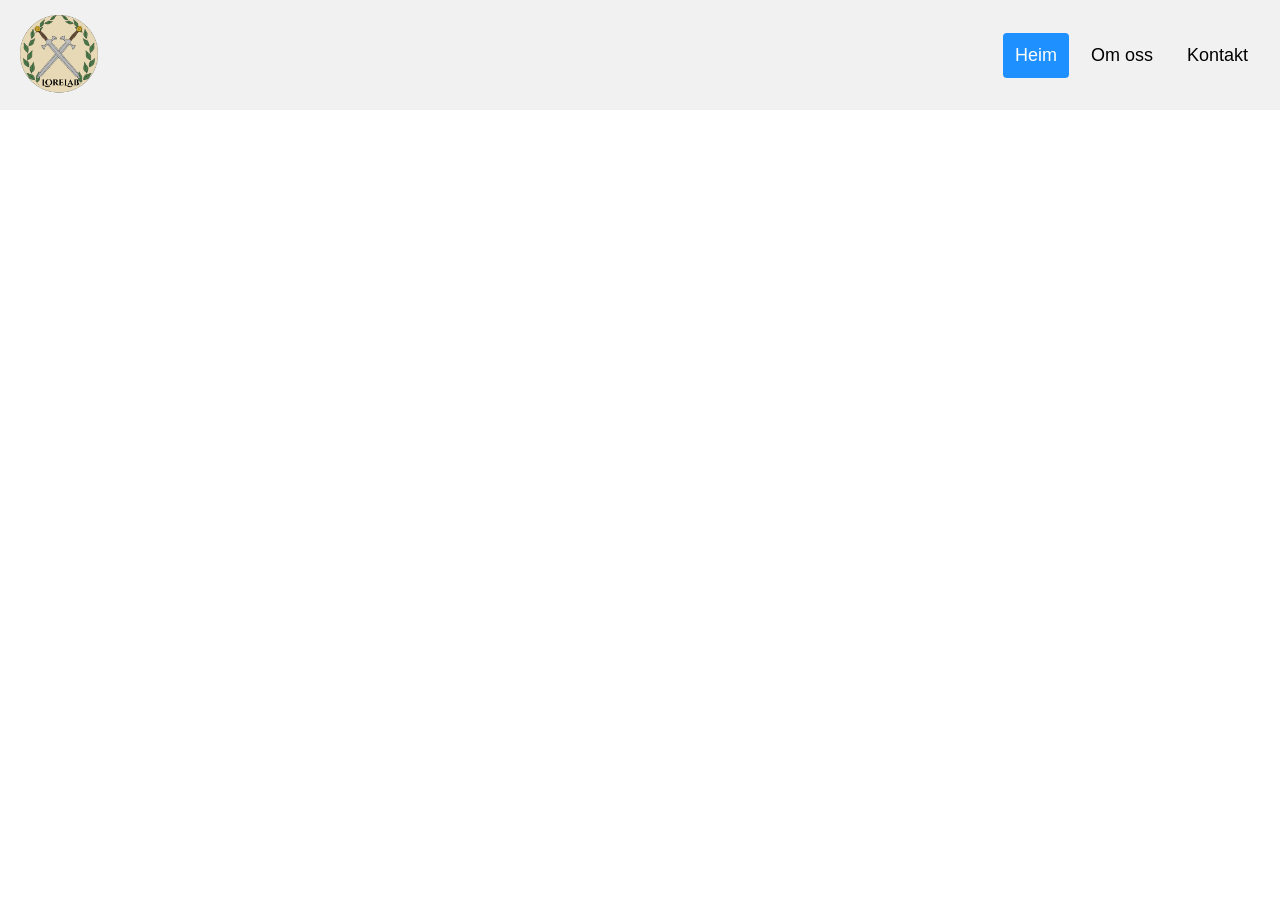
==== index.html @ cdfd6576 "Laga responsiv header" ====
<!DOCTYPE html> 
<html lang="no"> 
<head> 
    <meta charset="UTF-8"> 
    <meta name="viewport" content="width=device-width, initial-scale=1.0"> 
    <title>Yff1</title> 
    <link rel="stylesheet" href="style.css"> 
</head> 
<body> 
<div class="header"> 
  <a href="#home" class="logo">
    <img src="logo,baner/09092026_Logo_Katarina-Bergsvåg-Wattum.png" alt="Logo">
  </a>
  <div class="header-right"> 
    <a class="active" href="#home">Heim</a> 
    <a href="#contact">Om oss</a> 
    <a href="#about">Kontakt</a> 
  </div> 
</div> 



</body> 
<script src="script.js"></script> 
</html>
---- style.css ----
* {
    box-sizing: border-box;
}

body {
    margin: 0;
    font-family: Arial, sans-serif;
}

.header {
    display: flex;
    justify-content: space-between;
    align-items: center;
    background-color: #f1f1f1;
    padding: 15px 20px;
}

.header a.logo img {
    height: 80px;
    width: auto;
    display: block;
}

.header-right {
    display: flex;
    align-items: center;
    gap: 10px;
}

.header-right a {
    color: black;
    text-align: center;
    padding: 12px;
    text-decoration: none;
    font-size: 18px;
    border-radius: 4px;
}

.header-right a:hover {
    background-color: #ddd;
}

.header-right a.active {
    background-color: dodgerblue;
    color: white;
}

@media screen and (max-width: 500px) {
    .header {
        flex-direction: column;
        gap: 10px;
    }

    .header-right {
        flex-direction: column;
        width: 100%;
    }

    .header-right a {
        width: 100%;
    }
}
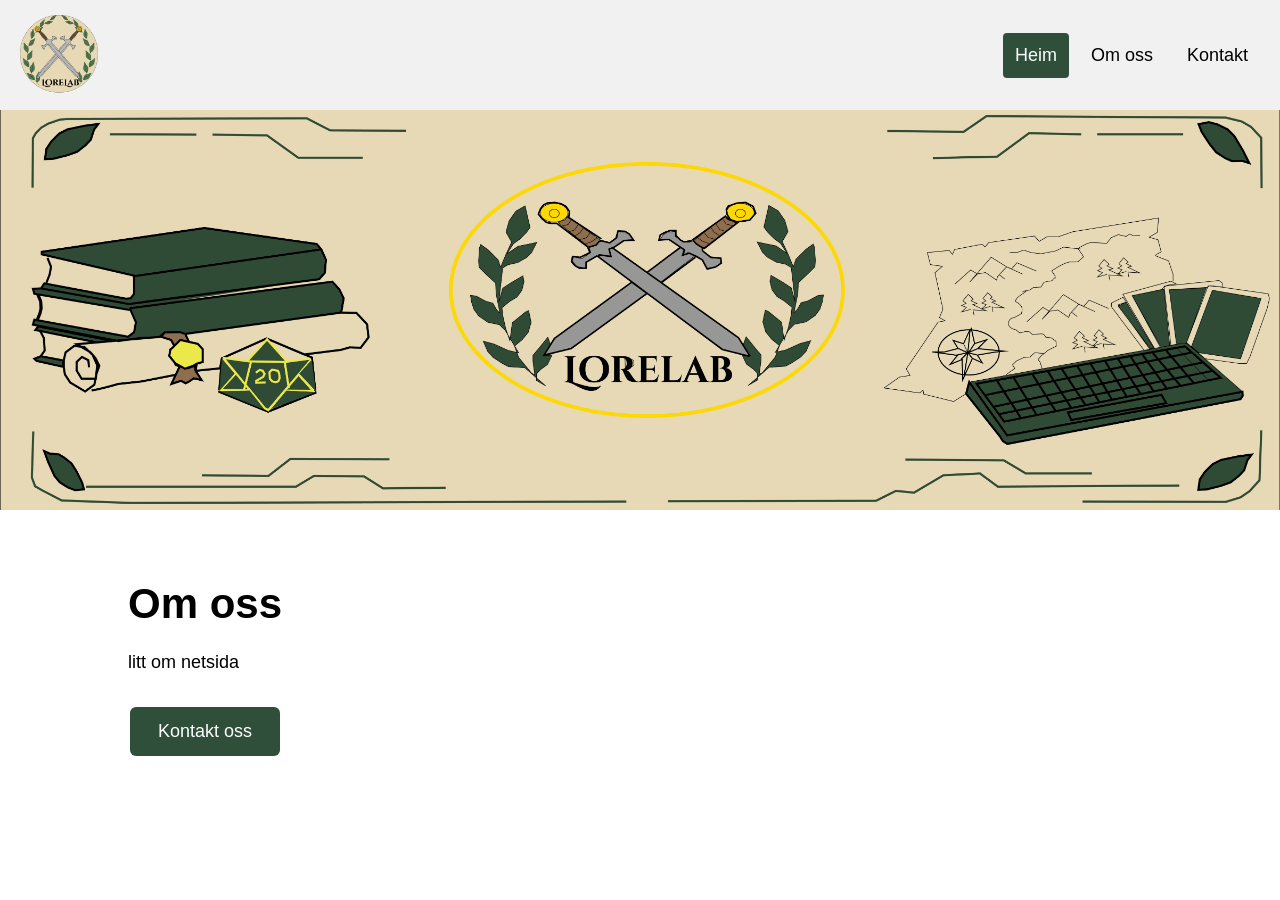
==== commit 840ea387: "laga om oss del" ====
--- a/index.html
+++ b/index.html
@@ -12,13 +12,25 @@
     <img src="logo,baner/09092026_Logo_Katarina-Bergsvåg-Wattum.png" alt="Logo">
   </a>
   <div class="header-right"> 
-    <a class="active" href="#home">Heim</a> 
-    <a href="#contact">Om oss</a> 
+    <a class="active" href="http://127.0.0.1:5503/index.html#kontakt">Heim</a> 
+    <a href="http://127.0.0.1:5503/omoss.html">Om oss</a> 
     <a href="#about">Kontakt</a> 
   </div> 
 </div> 
+<div class="hero-image">
+  <div class="hero-text">
+  </div>
+</div>
+<section class="om-oss">
+    <div class="om-oss-venstre">
+        <h2>Om oss</h2>
 
+        <p>litt om netsida</p>
 
+    <div class="om-oss-hogre">
+        <a href="#kontakt" class="knapp">Kontakt oss</a>
+    </div>
+</section>
 
 </body> 
 <script src="script.js"></script> 
--- a/style.css
+++ b/style.css
@@ -41,7 +41,7 @@
 }
 
 .header-right a.active {
-    background-color: dodgerblue;
+    background-color: #2f4f3a;
     color: white;
 }
 
@@ -59,4 +59,62 @@
     .header-right a {
         width: 100%;
     }
+}
+
+body, html {
+    height: 100%;
+}
+
+.hero-image {
+    width: 100%;
+    height: 400px;
+    background-image: url("logo,baner/09092026_Banner_Katarina-Bergsvåg-Wattum.png");
+    background-position: center;
+    background-repeat: no-repeat;
+    background-size: cover;
+}
+
+.om-oss {
+    display: flex;
+    justify-content: space-between;
+    align-items: center;
+    gap: 60px;
+    padding: 70px 10%;
+    background-color: white;
+}
+
+.om-oss-venstre {
+    max-width: 650px;
+}
+
+.om-oss h2 {
+    font-size: 42px;
+    margin-top: 0;
+    margin-bottom: 20px;
+}
+
+.om-oss p {
+    font-size: 18px;
+    line-height: 1.6;
+    margin-bottom: 30px;
+}
+
+.knapp {
+    display: inline-block;
+    padding: 14px 28px;
+    background-color: #2f4f3a;
+    color: white;
+    text-decoration: none;
+    border-radius: 6px;
+    font-size: 18px;
+}
+
+.knapp:hover {
+    background-color: #1f3527;
+}
+
+.om-oss-hogre {
+    display: flex;
+    align-items: center;
+    justify-content: center;
 }
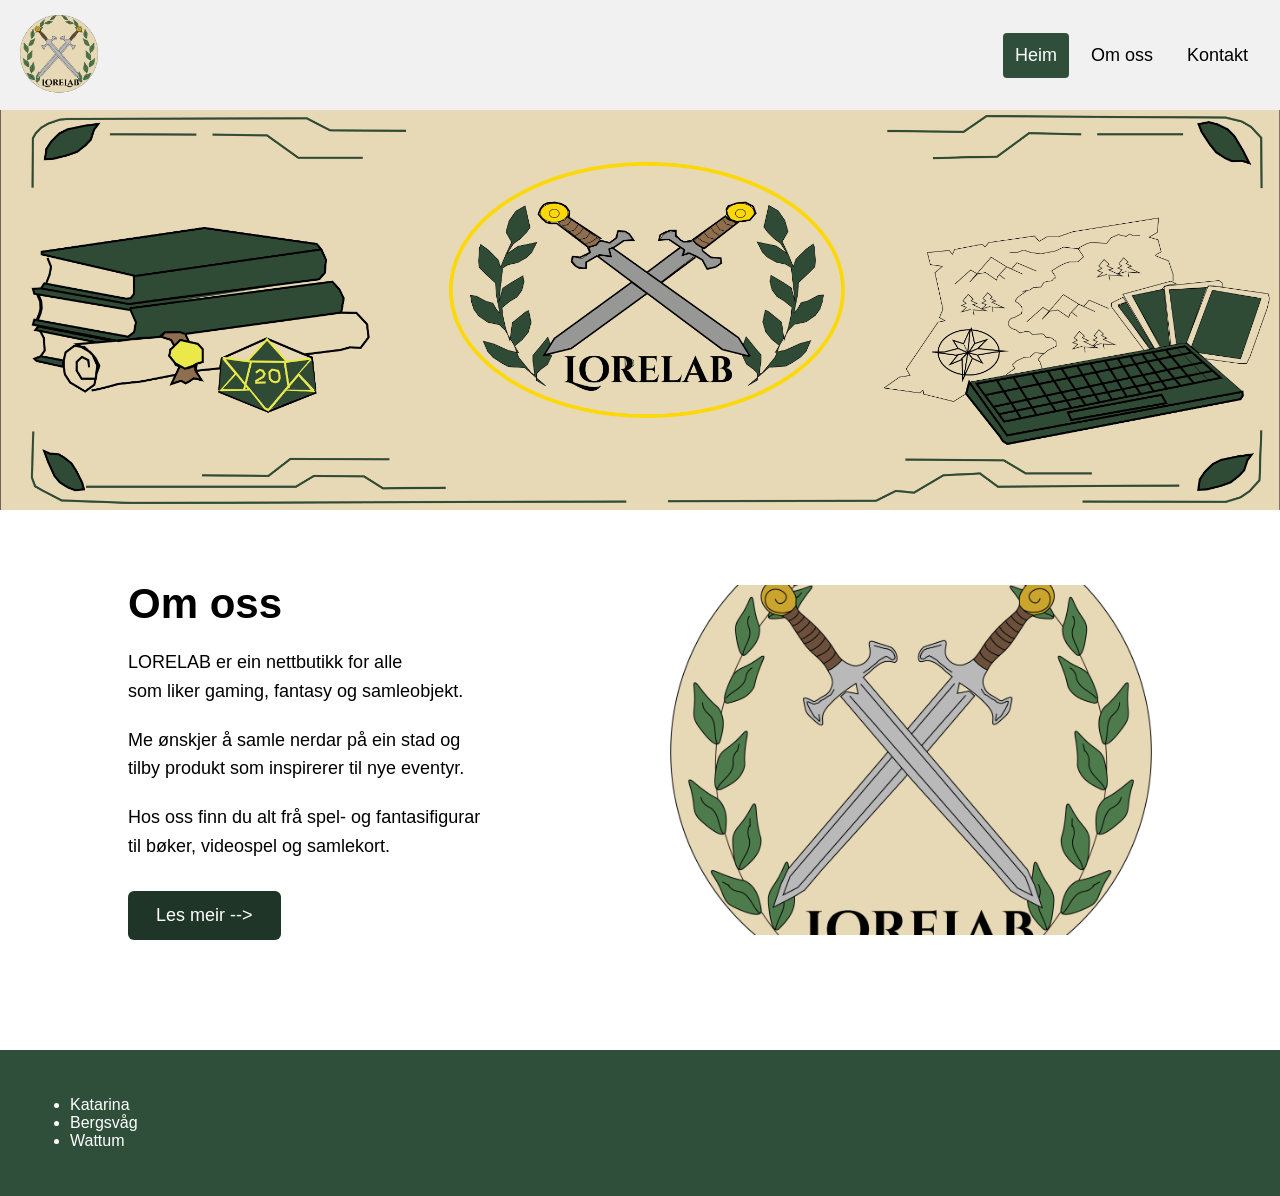
==== commit 70c5ef7f: "om oss del + bilde på sida" ====
--- a/index.html
+++ b/index.html
@@ -1,37 +1,85 @@
-<!DOCTYPE html> 
-<html lang="no"> 
-<head> 
-    <meta charset="UTF-8"> 
-    <meta name="viewport" content="width=device-width, initial-scale=1.0"> 
-    <title>Yff1</title> 
-    <link rel="stylesheet" href="style.css"> 
-</head> 
-<body> 
-<div class="header"> 
-  <a href="#home" class="logo">
-    <img src="logo,baner/09092026_Logo_Katarina-Bergsvåg-Wattum.png" alt="Logo">
-  </a>
-  <div class="header-right"> 
-    <a class="active" href="http://127.0.0.1:5503/index.html#kontakt">Heim</a> 
-    <a href="http://127.0.0.1:5503/omoss.html">Om oss</a> 
-    <a href="#about">Kontakt</a> 
-  </div> 
-</div> 
+<!DOCTYPE html>
+<html lang="no">
+
+<head>
+    <meta charset="UTF-8">
+    <meta name="viewport" content="width=device-width, initial-scale=1.0">
+    <title>Yff1</title>
+    <link rel="stylesheet" href="style.css">
+</head>
+
+<body>
+
+<div class="header">
+
+    <a href="#home" class="logo">
+        <img src="logo,baner/09092026_Logo_Katarina-Bergsvåg-Wattum.png" alt="Logo">
+    </a>
+
+    <div class="header-right">
+        <a class="active" href="http://127.0.0.1:5503/index.html#kontakt">Heim</a>
+        <a href="http://127.0.0.1:5503/omoss.html">Om oss</a>
+        <a href="#about">Kontakt</a>
+    </div>
+
+</div>
+
+
 <div class="hero-image">
-  <div class="hero-text">
-  </div>
+    <div class="hero-text">
+    </div>
 </div>
+
+
 <section class="om-oss">
+
     <div class="om-oss-venstre">
+
         <h2>Om oss</h2>
 
-        <p>litt om netsida</p>
+        <p>
+            LORELAB er ein nettbutikk for alle <br>
+            som liker gaming, fantasy og samleobjekt.
+        </p>
+
+        <p>
+            Me ønskjer å samle nerdar på ein stad og <br>
+            tilby produkt som inspirerer til nye eventyr.
+        </p>
+
+        <p>
+            Hos oss finn du alt frå spel- og fantasifigurar <br>
+            til bøker, videospel og samlekort.
+        </p>
+
+        <a href="http://127.0.0.1:5503/omoss.html" class="knapp">
+            Les meir -->
+        </a>
+
+    </div>
+
 
     <div class="om-oss-hogre">
-        <a href="#kontakt" class="knapp">Kontakt oss</a>
+
+        <img src="logo,baner/09092026_Logo_Katarina-Bergsvåg-Wattum.png" alt="Bilete av butikken">
+
     </div>
+
 </section>
 
-</body> 
-<script src="script.js"></script> 
+
+<footer>
+
+    <ul>
+        <li>Katarina</li>
+        <li>Bergsvåg</li>
+        <li>Wattum</li>
+    </ul>
+
+</footer>
+
+
+<script src="script.js"></script>
+
+</body>
 </html>
--- a/style.css
+++ b/style.css
@@ -6,6 +6,11 @@
     margin: 0;
     font-family: Arial, sans-serif;
 }
+
+body, html {
+    height: 100%;
+}
+
 
 .header {
     display: flex;
@@ -45,7 +50,82 @@
     color: white;
 }
 
-@media screen and (max-width: 500px) {
+.hero-image {
+    width: 100%;
+    height: 400px;
+    background-image: url("logo,baner/09092026_Banner_Katarina-Bergsvåg-Wattum.png");
+    background-position: center;
+    background-repeat: no-repeat;
+    background-size: cover;
+}
+
+
+.om-oss {
+    display: flex;
+    justify-content: space-between;
+    align-items: center;
+    gap: 60px;
+    padding: 70px 10%;
+    background-color: white;
+}
+
+.om-oss-venstre {
+    flex: 1;
+    max-width: 650px;
+}
+
+.om-oss h2 {
+    font-size: 42px;
+    margin-top: 0;
+    margin-bottom: 20px;
+}
+
+.om-oss p {
+    font-size: 18px;
+    line-height: 1.6;
+    margin-bottom: 20px;
+}
+
+.om-oss-hogre {
+    flex: 1;
+    display: flex;
+    justify-content: center;
+    align-items: center;
+}
+
+.om-oss-hogre img {
+    width: 100%;
+    max-width: 500px;
+    height: 350px;
+    object-fit: cover;
+    border-radius: 10px;
+}
+
+.knapp {
+    display: inline-block;
+    padding: 14px 28px;
+    background-color: #1f3527;
+    color: white;
+    text-decoration: none;
+    border-radius: 6px;
+    font-size: 18px;
+    margin-top: 10px;
+}
+
+.knapp:hover {
+    background-color: #2f4f3a;
+}
+
+
+footer {
+    background-color: #2f4f3a;
+    color: white;
+    padding: 30px;
+    margin-top: 40px;
+}
+
+@media screen and (max-width: 700px) {
+
     .header {
         flex-direction: column;
         gap: 10px;
@@ -59,62 +139,25 @@
     .header-right a {
         width: 100%;
     }
-}
 
-body, html {
-    height: 100%;
-}
+    .om-oss {
+        flex-direction: column;
+        padding: 50px 20px;
+        gap: 40px;
+    }
 
-.hero-image {
-    width: 100%;
-    height: 400px;
-    background-image: url("logo,baner/09092026_Banner_Katarina-Bergsvåg-Wattum.png");
-    background-position: center;
-    background-repeat: no-repeat;
-    background-size: cover;
-}
+    .om-oss-venstre {
+        max-width: 100%;
+    }
 
-.om-oss {
-    display: flex;
-    justify-content: space-between;
-    align-items: center;
-    gap: 60px;
-    padding: 70px 10%;
-    background-color: white;
-}
+    .om-oss-hogre {
+        width: 100%;
+    }
 
-.om-oss-venstre {
-    max-width: 650px;
-}
+    .om-oss-hogre img {
+        width: 100%;
+        max-width: 100%;
+        height: 300px;
+    }
 
-.om-oss h2 {
-    font-size: 42px;
-    margin-top: 0;
-    margin-bottom: 20px;
-}
-
-.om-oss p {
-    font-size: 18px;
-    line-height: 1.6;
-    margin-bottom: 30px;
-}
-
-.knapp {
-    display: inline-block;
-    padding: 14px 28px;
-    background-color: #2f4f3a;
-    color: white;
-    text-decoration: none;
-    border-radius: 6px;
-    font-size: 18px;
-}
-
-.knapp:hover {
-    background-color: #1f3527;
-}
-
-.om-oss-hogre {
-    display: flex;
-    align-items: center;
-    justify-content: center;
 }
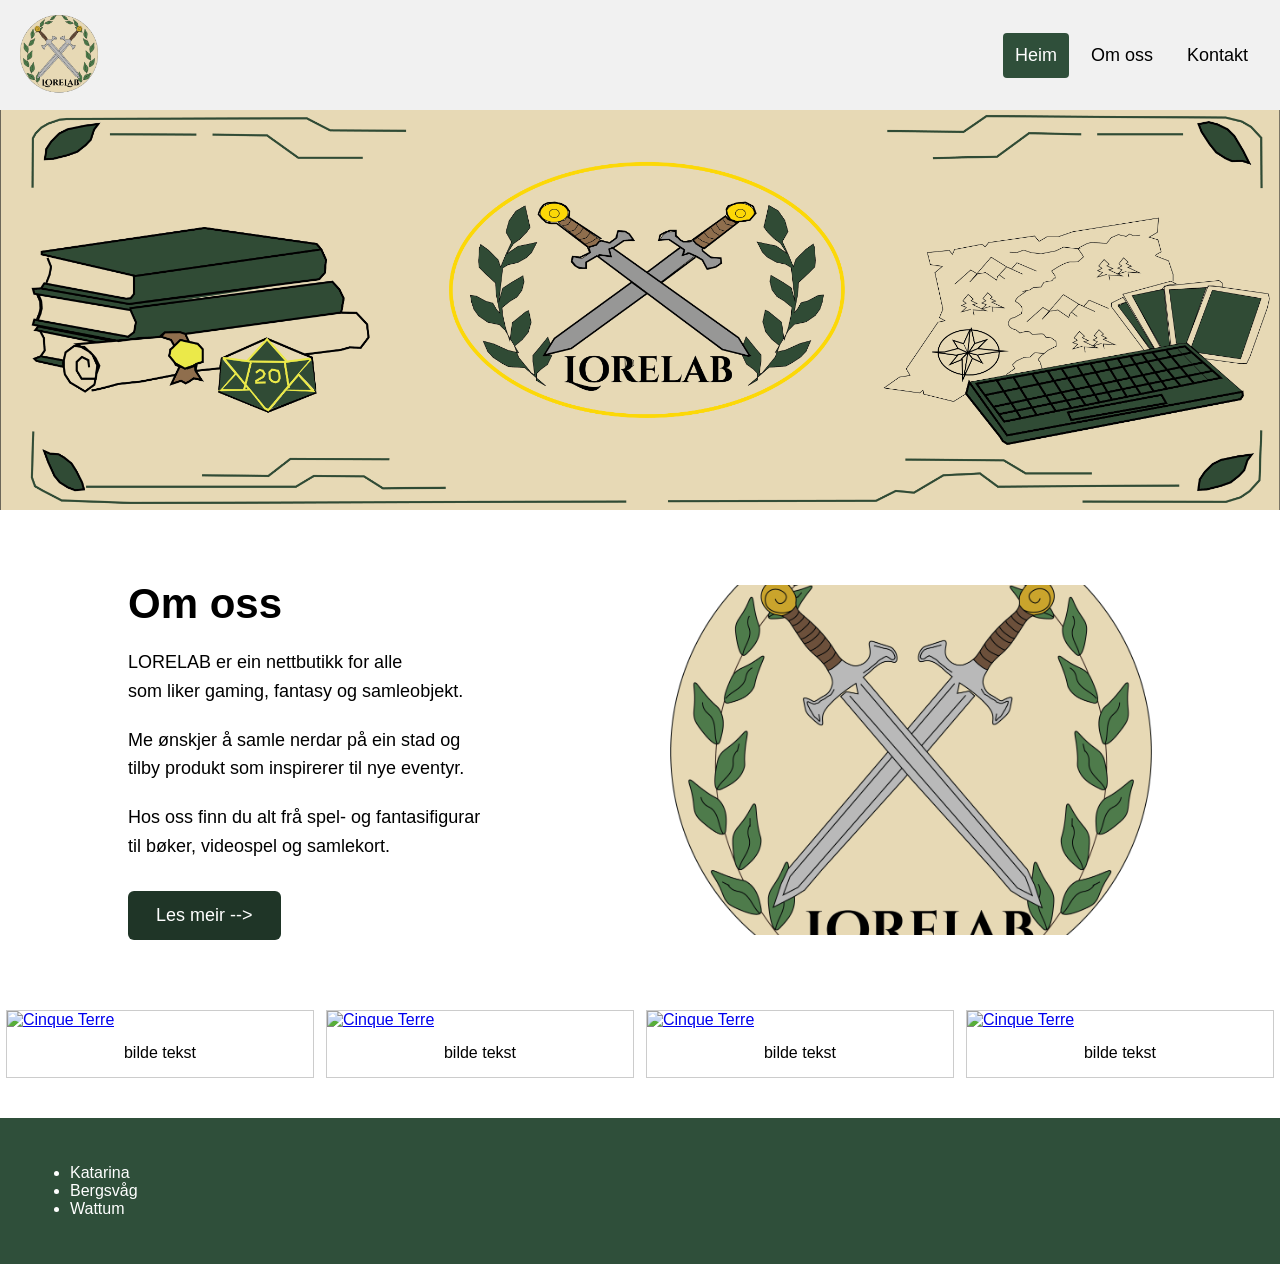
==== commit 69626764: "laga bildegaleri" ====
--- a/index.html
+++ b/index.html
@@ -37,20 +37,9 @@
 
         <h2>Om oss</h2>
 
-        <p>
-            LORELAB er ein nettbutikk for alle <br>
-            som liker gaming, fantasy og samleobjekt.
-        </p>
-
-        <p>
-            Me ønskjer å samle nerdar på ein stad og <br>
-            tilby produkt som inspirerer til nye eventyr.
-        </p>
-
-        <p>
-            Hos oss finn du alt frå spel- og fantasifigurar <br>
-            til bøker, videospel og samlekort.
-        </p>
+        <p>LORELAB er ein nettbutikk for alle<br>som liker gaming, fantasy og samleobjekt.</p>
+        <p>Me ønskjer å samle nerdar på ein stad og <br>tilby produkt som inspirerer til nye eventyr.</p>
+        <p>Hos oss finn du alt frå spel- og fantasifigurar <br>til bøker, videospel og samlekort.</p>
 
         <a href="http://127.0.0.1:5503/omoss.html" class="knapp">
             Les meir -->
@@ -67,6 +56,42 @@
 
 </section>
 
+<div class="responsive">
+    <div class="gallery">
+        <a target="_blank" href="#imge1">
+        <img src="#imge1" alt="Cinque Terre">
+        </a>
+        <div class="desc">bilde tekst</div>
+    </div>
+</div>
+
+<div class="responsive">
+    <div class="gallery">
+        <a target="_blank" href="#imge1">
+        <img src="#imge1" alt="Cinque Terre">
+        </a>
+        <div class="desc">bilde tekst</div>
+    </div>
+</div>
+
+<div class="responsive">
+    <div class="gallery">
+        <a target="_blank" href="#imge1">
+        <img src="#imge1" alt="Cinque Terre">
+        </a>
+        <div class="desc">bilde tekst</div>
+    </div>
+</div>
+
+<div class="responsive">
+    <div class="gallery">
+        <a target="_blank" href="#imge1">
+        <img src="#imge1" alt="Cinque Terre">
+        </a>
+        <div class="desc">bilde tekst</div>
+    </div>
+</div>
+<div class="clearfix"></div>
 
 <footer>
 
@@ -78,7 +103,6 @@
 
 </footer>
 
-
 <script src="script.js"></script>
 
 </body>
--- a/style.css
+++ b/style.css
@@ -116,6 +116,52 @@
     background-color: #2f4f3a;
 }
 
+div.gallery {
+  border: 1px solid #ccc;
+}
+
+div.gallery:hover {
+  border: 1px solid #777;
+}
+
+div.gallery img {
+  width: 100%;
+  height: auto;
+}
+
+div.desc {
+  padding: 15px;
+  text-align: center;
+}
+
+* {
+  box-sizing: border-box;
+}
+
+.responsive {
+  padding: 0 6px;
+  float: left;
+  width: 24.99999%;
+}
+
+@media only screen and (max-width: 700px) {
+  .responsive {
+    width: 49.99999%;
+    margin: 6px 0;
+  }
+}
+
+@media only screen and (max-width: 500px) {
+  .responsive {
+    width: 100%;
+  }
+}
+
+.clearfix:after {
+  content: "";
+  display: table;
+  clear: both;
+}
 
 footer {
     background-color: #2f4f3a;
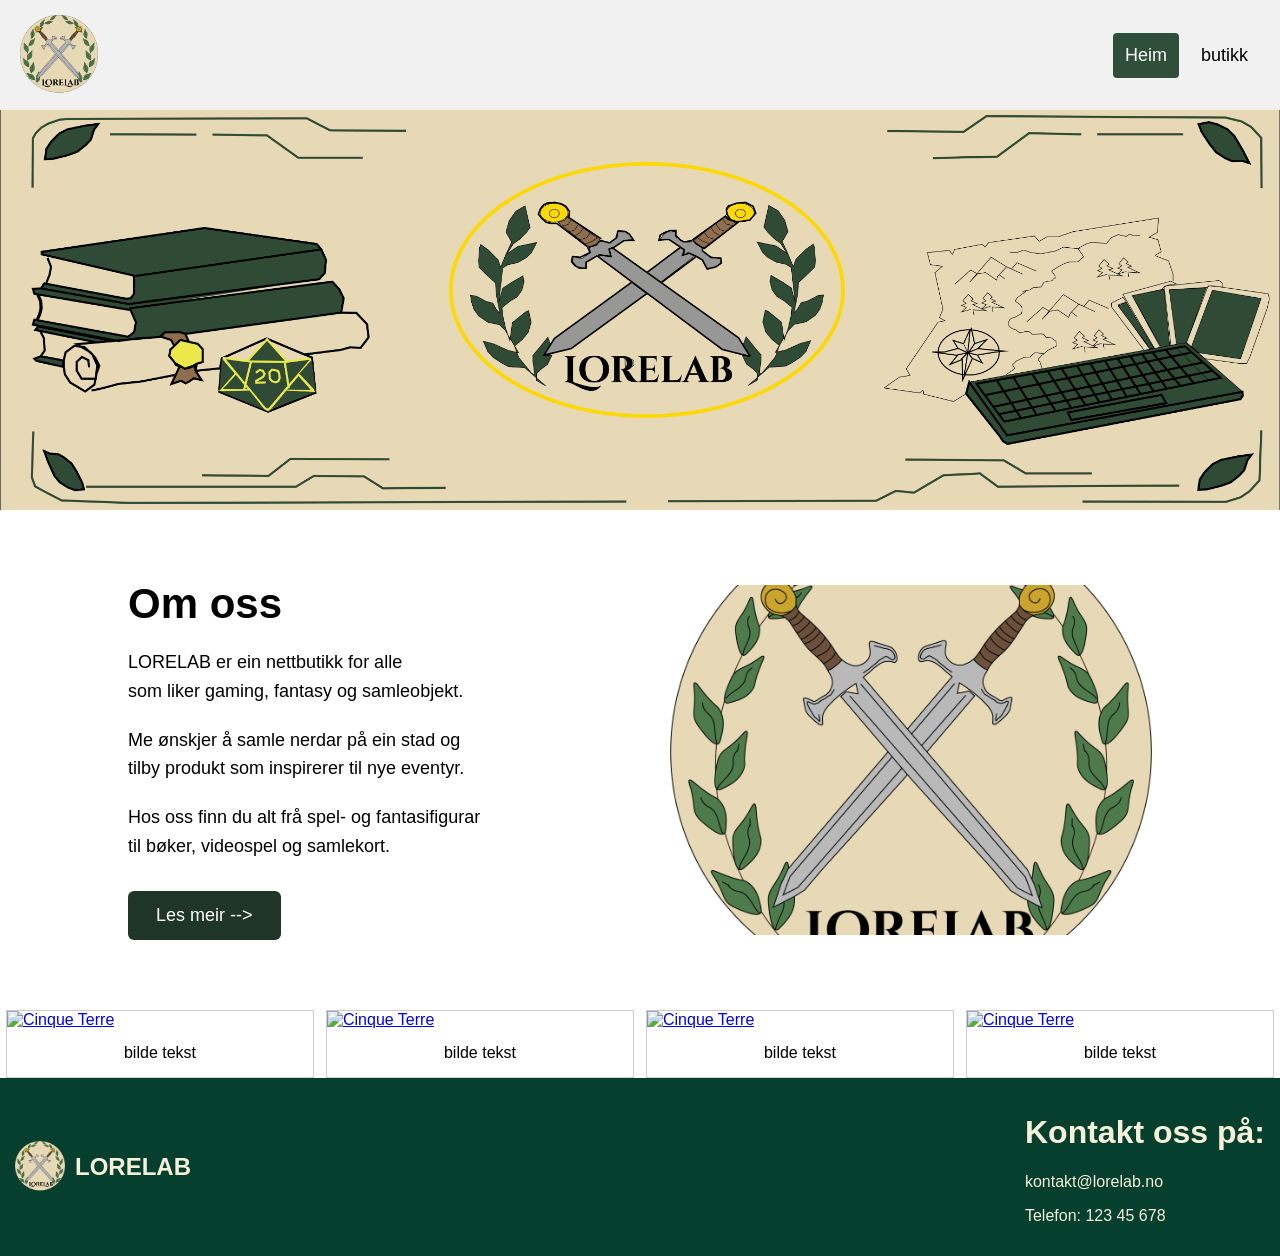
==== commit bbee5de7: "laga footer på hovudside og på butikk delen+ det øverst på butikkdelen" ====
--- a/index.html
+++ b/index.html
@@ -18,10 +18,8 @@
 
     <div class="header-right">
         <a class="active" href="http://127.0.0.1:5503/index.html#kontakt">Heim</a>
-        <a href="http://127.0.0.1:5503/omoss.html">Om oss</a>
-        <a href="#about">Kontakt</a>
-    </div>
-
+        <a href="http://127.0.0.1:5503/butikk.html">butikk</a>
+        </div>
 </div>
 
 
@@ -94,16 +92,24 @@
 <div class="clearfix"></div>
 
 <footer>
+  <div class="footer">
 
-    <ul>
-        <li>Katarina</li>
-        <li>Bergsvåg</li>
-        <li>Wattum</li>
-    </ul>
+    <div class="logo">
+      <img src="logo,baner/09092026_Logo_Katarina-Bergsvåg-Wattum.png" width="50">
+      <div>
+        <h2>LORELAB</h2>
+      </div>
+    </div>
 
+    <div>                               
+      <h1>Kontakt oss på:</h1>
+      <p>kontakt@lorelab.no</p>
+      <p>Telefon: 123 45 678</p>
+    </div>
+
+
+  </div>
 </footer>
-
-<script src="script.js"></script>
 
 </body>
 </html>
--- a/style.css
+++ b/style.css
@@ -101,6 +101,28 @@
     border-radius: 10px;
 }
 
+@media screen and (max-width: 700px) {
+    om-oss {
+        flex-direction: column;
+        padding: 50px 20px;
+        gap: 40px;
+    }
+
+    .om-oss-venstre {
+        max-width: 100%;
+    }
+
+    .om-oss-hogre {
+        width: 100%;
+    }
+
+    .om-oss-hogre img {
+        width: 100%;
+        max-width: 100%;
+        height: 300px;
+    }
+
+}
 .knapp {
     display: inline-block;
     padding: 14px 28px;
@@ -163,11 +185,23 @@
   clear: both;
 }
 
+
 footer {
-    background-color: #2f4f3a;
-    color: white;
-    padding: 30px;
-    margin-top: 40px;
+  background-color: #073f2e;
+  color: #f4f0d9;
+  padding: 15px;
+}
+
+.footer {
+  display: flex;
+  justify-content: space-between;
+  align-items: center;
+}
+
+.logo {
+  display: flex;
+  align-items: center;
+  gap: 10px;
 }
 
 @media screen and (max-width: 700px) {
@@ -185,25 +219,4 @@
     .header-right a {
         width: 100%;
     }
-
-    .om-oss {
-        flex-direction: column;
-        padding: 50px 20px;
-        gap: 40px;
-    }
-
-    .om-oss-venstre {
-        max-width: 100%;
-    }
-
-    .om-oss-hogre {
-        width: 100%;
-    }
-
-    .om-oss-hogre img {
-        width: 100%;
-        max-width: 100%;
-        height: 300px;
-    }
-
 }
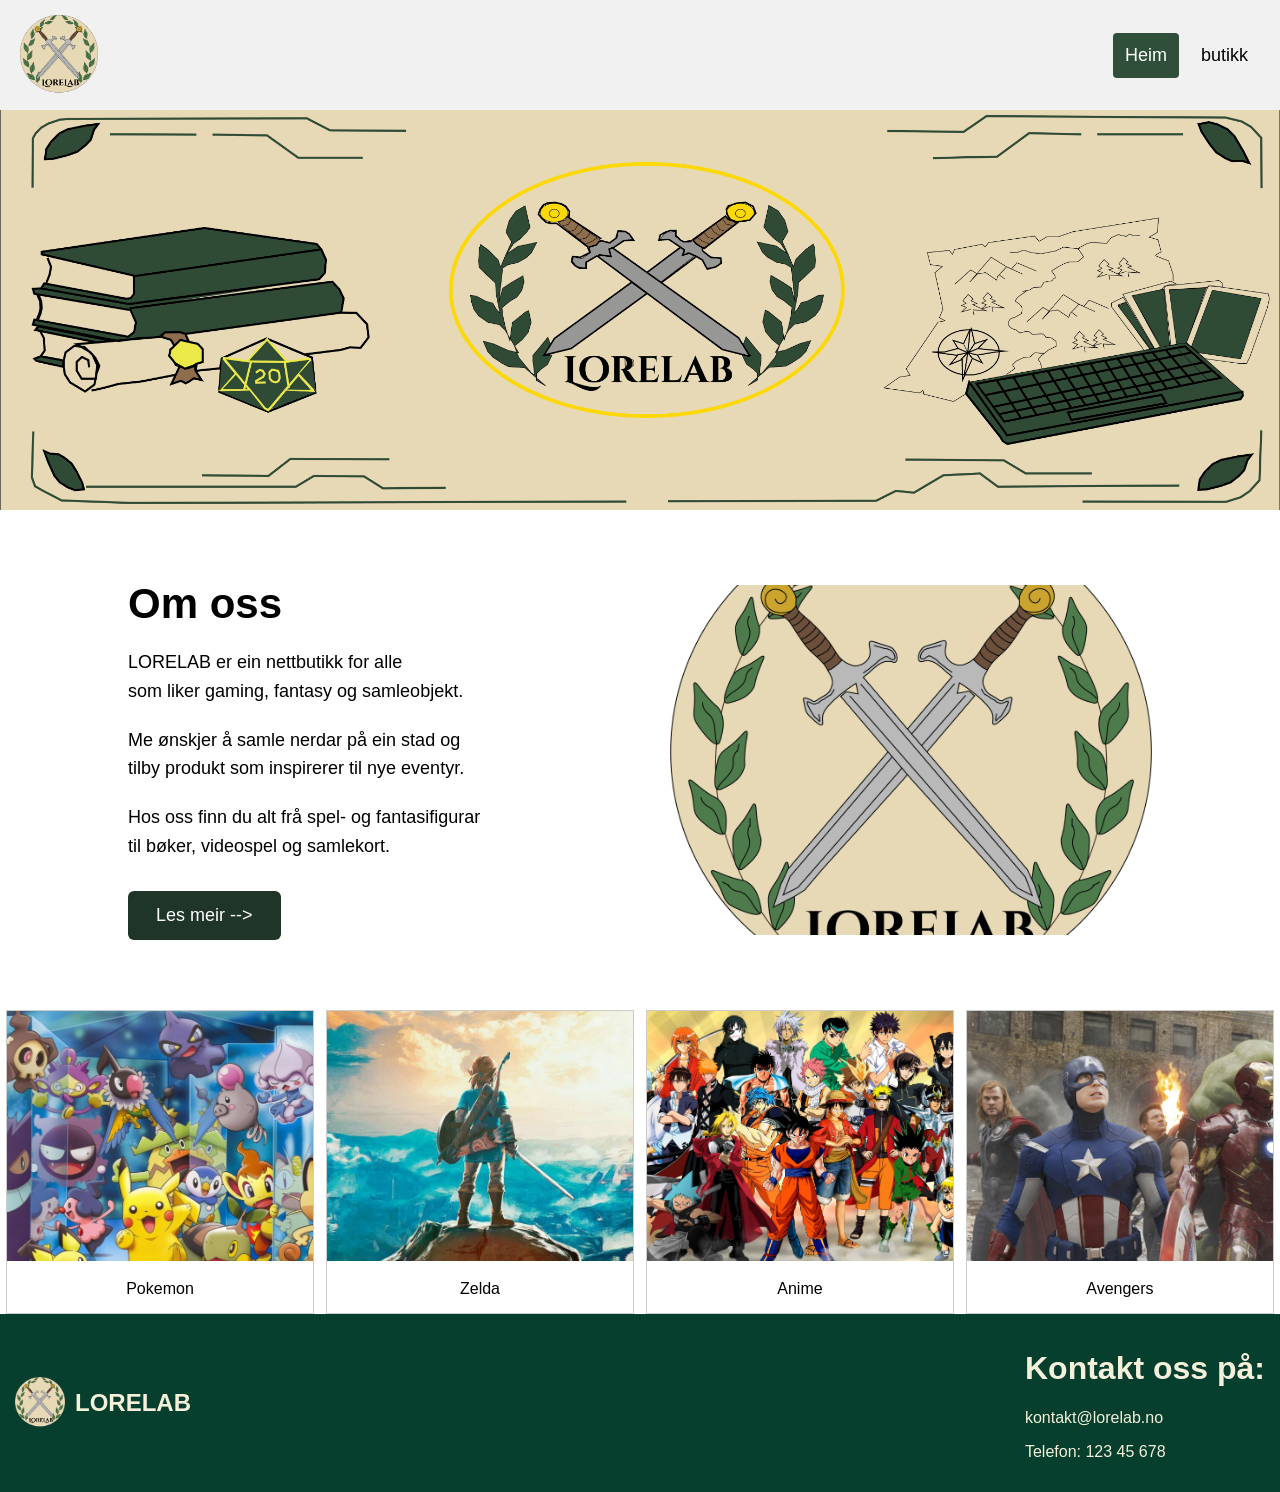
==== commit 8c840cb6: "butikk" ====
--- a/index.html
+++ b/index.html
@@ -1,6 +1,5 @@
 <!DOCTYPE html>
 <html lang="no">
-
 <head>
     <meta charset="UTF-8">
     <meta name="viewport" content="width=device-width, initial-scale=1.0">
@@ -56,37 +55,37 @@
 
 <div class="responsive">
     <div class="gallery">
-        <a target="_blank" href="#imge1">
-        <img src="#imge1" alt="Cinque Terre">
+        <a target="_blank" href="logo,baner/pokemon.png">
+        <img src="logo,baner/pokemon.png">
         </a>
-        <div class="desc">bilde tekst</div>
+        <div class="desc">Pokemon</div>
     </div>
 </div>
 
 <div class="responsive">
     <div class="gallery">
-        <a target="_blank" href="#imge1">
-        <img src="#imge1" alt="Cinque Terre">
+        <a target="_blank" href="logo,baner/Zelda.png">
+        <img src="logo,baner/Zelda.png">
         </a>
-        <div class="desc">bilde tekst</div>
+        <div class="desc">Zelda</div>
     </div>
 </div>
 
 <div class="responsive">
     <div class="gallery">
-        <a target="_blank" href="#imge1">
-        <img src="#imge1" alt="Cinque Terre">
+        <a target="_blank" href="logo,baner/anime.png">
+        <img src="logo,baner/anime.png">
         </a>
-        <div class="desc">bilde tekst</div>
+        <div class="desc">Anime</div>
     </div>
 </div>
 
 <div class="responsive">
     <div class="gallery">
-        <a target="_blank" href="#imge1">
-        <img src="#imge1" alt="Cinque Terre">
+        <a target="_blank" href="logo,baner/avengers.png">
+        <img src="logo,baner/avengers.png">
         </a>
-        <div class="desc">bilde tekst</div>
+        <div class="desc">Avengers</div>
     </div>
 </div>
 <div class="clearfix"></div>
--- a/style.css
+++ b/style.css
@@ -102,7 +102,7 @@
 }
 
 @media screen and (max-width: 700px) {
-    om-oss {
+    .om-oss {
         flex-direction: column;
         padding: 50px 20px;
         gap: 40px;
@@ -148,7 +148,8 @@
 
 div.gallery img {
   width: 100%;
-  height: auto;
+  height: 250px;
+  object-fit: cover;
 }
 
 div.desc {
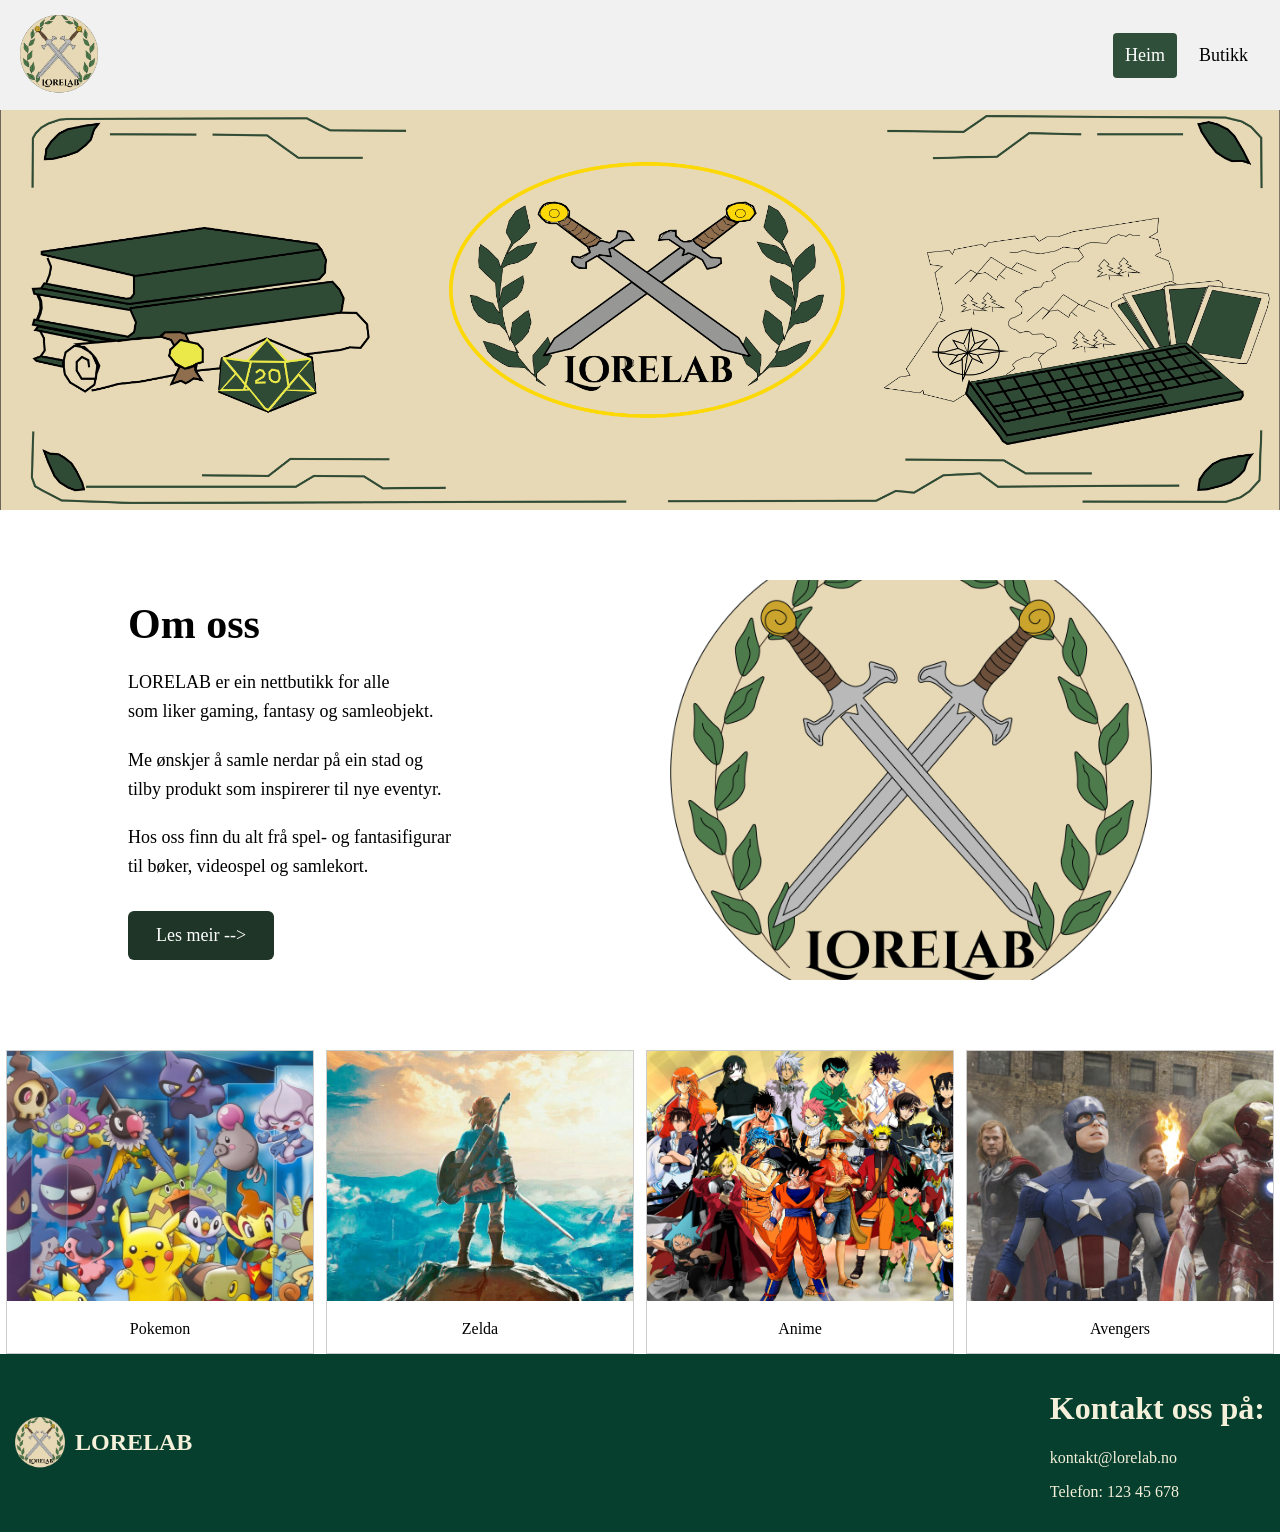
==== commit df3a2c91: "ferdig" ====
--- a/index.html
+++ b/index.html
@@ -17,7 +17,7 @@
 
     <div class="header-right">
         <a class="active" href="http://127.0.0.1:5503/index.html#kontakt">Heim</a>
-        <a href="http://127.0.0.1:5503/butikk.html">butikk</a>
+        <a href="http://127.0.0.1:5503/butikk.html">Butikk</a>
         </div>
 </div>
 
@@ -47,7 +47,7 @@
 
     <div class="om-oss-hogre">
 
-        <img src="logo,baner/09092026_Logo_Katarina-Bergsvåg-Wattum.png" alt="Bilete av butikken">
+        <img src="logo,baner/09092026_Logo_Katarina-Bergsvåg-Wattum.png" alt="logoen">
 
     </div>
 
--- a/style.css
+++ b/style.css
@@ -4,7 +4,6 @@
 
 body {
     margin: 0;
-    font-family: Arial, sans-serif;
 }
 
 body, html {
@@ -39,12 +38,8 @@
     text-decoration: none;
     font-size: 18px;
     border-radius: 4px;
-}
-
-.header-right a:hover {
-    background-color: #ddd;
-}
-
+    }
+    
 .header-right a.active {
     background-color: #2f4f3a;
     color: white;
@@ -96,7 +91,7 @@
 .om-oss-hogre img {
     width: 100%;
     max-width: 500px;
-    height: 350px;
+    height: 400px;
     object-fit: cover;
     border-radius: 10px;
 }
